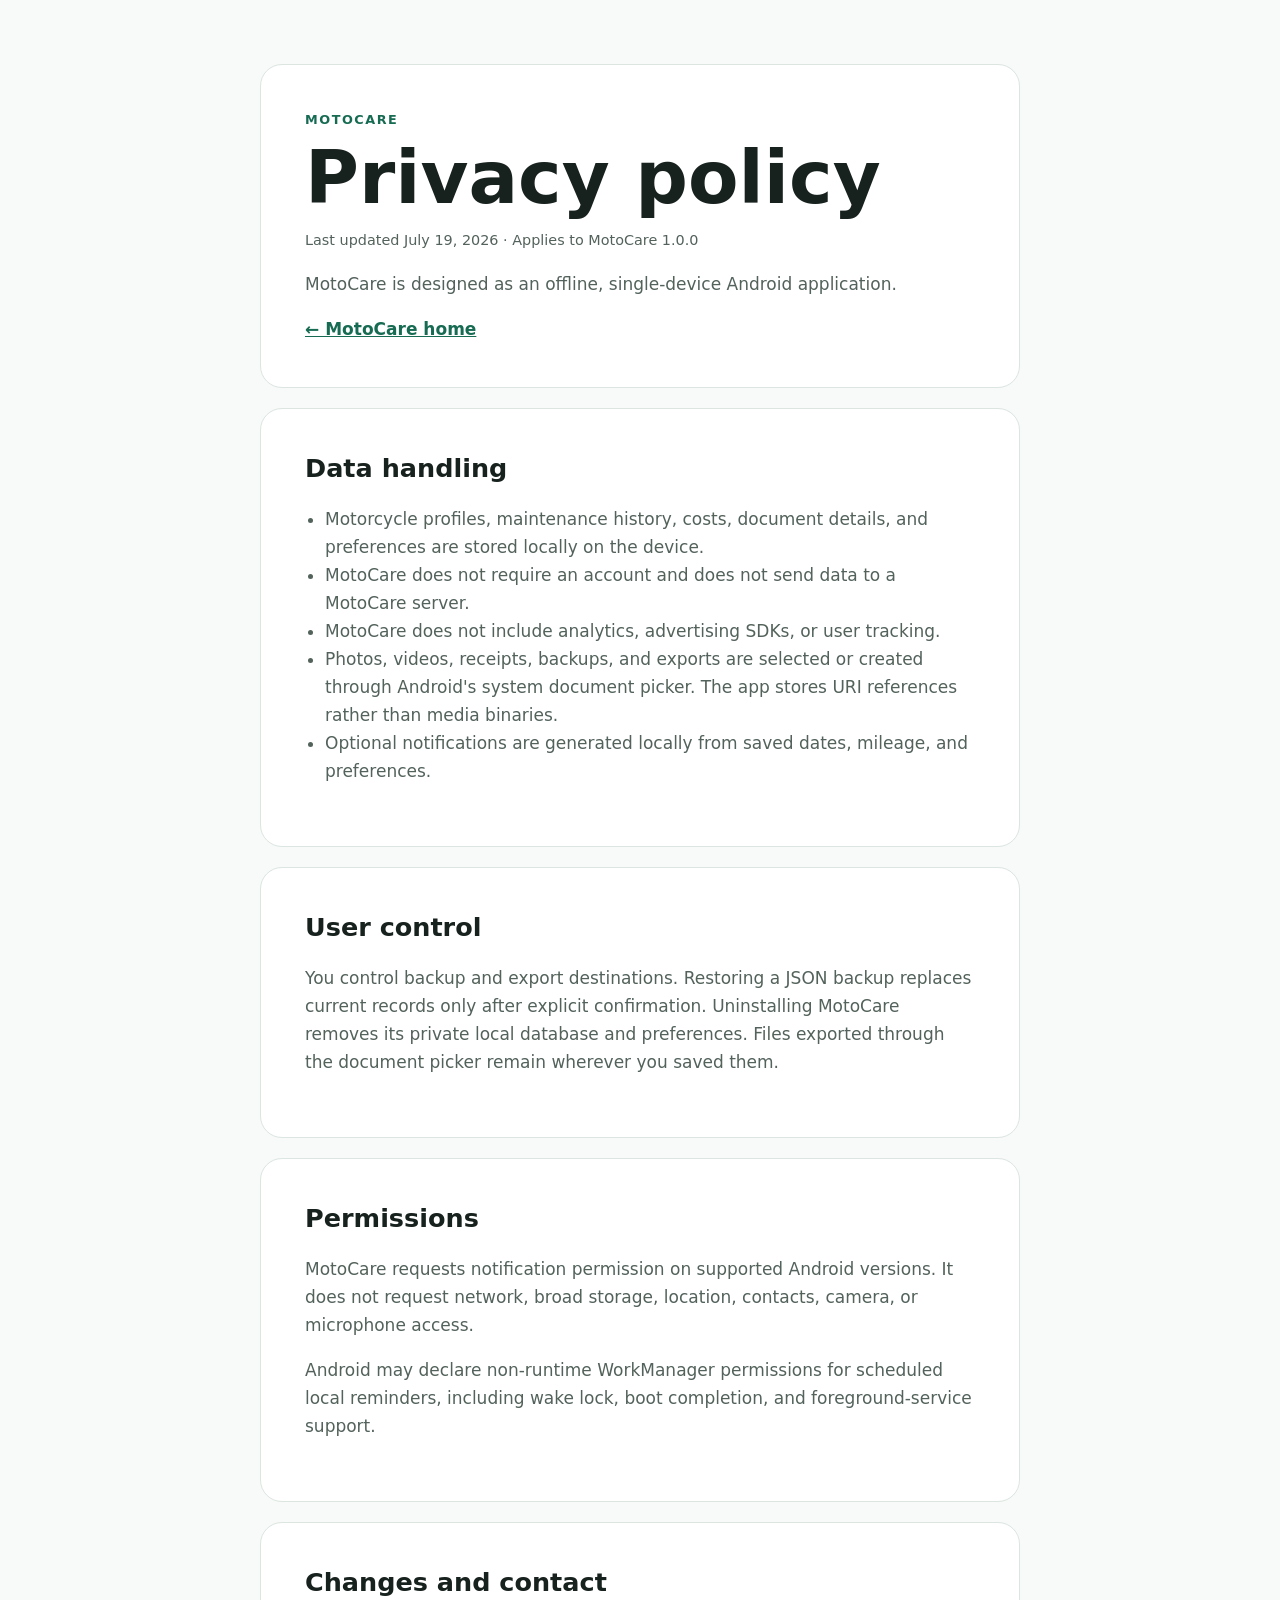
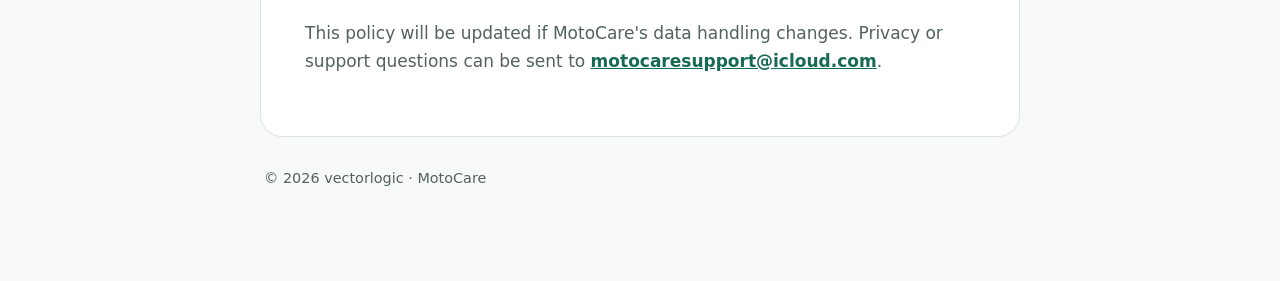
==== docs/privacy/index.html @ 7eaf7edd "docs: add public privacy site" ====
<!doctype html>
<html lang="en">
<head>
    <meta charset="utf-8">
    <meta name="viewport" content="width=device-width, initial-scale=1">
    <meta name="description" content="MotoCare privacy policy">
    <title>Privacy Policy · MotoCare</title>
    <link rel="stylesheet" href="../assets/style.css">
</head>
<body>
<main>
    <header>
        <div class="eyebrow">MotoCare</div>
        <h1>Privacy policy</h1>
        <p class="updated">Last updated July 19, 2026 · Applies to MotoCare 1.0.0</p>
        <p>MotoCare is designed as an offline, single-device Android application.</p>
        <a href="../">← MotoCare home</a>
    </header>
    <section>
        <h2>Data handling</h2>
        <ul>
            <li>Motorcycle profiles, maintenance history, costs, document details, and preferences are stored locally on the device.</li>
            <li>MotoCare does not require an account and does not send data to a MotoCare server.</li>
            <li>MotoCare does not include analytics, advertising SDKs, or user tracking.</li>
            <li>Photos, videos, receipts, backups, and exports are selected or created through Android's system document picker. The app stores URI references rather than media binaries.</li>
            <li>Optional notifications are generated locally from saved dates, mileage, and preferences.</li>
        </ul>
    </section>
    <section>
        <h2>User control</h2>
        <p>You control backup and export destinations. Restoring a JSON backup replaces current records only after explicit confirmation. Uninstalling MotoCare removes its private local database and preferences. Files exported through the document picker remain wherever you saved them.</p>
    </section>
    <section>
        <h2>Permissions</h2>
        <p>MotoCare requests notification permission on supported Android versions. It does not request network, broad storage, location, contacts, camera, or microphone access.</p>
        <p>Android may declare non-runtime WorkManager permissions for scheduled local reminders, including wake lock, boot completion, and foreground-service support.</p>
    </section>
    <section>
        <h2>Changes and contact</h2>
        <p>This policy will be updated if MotoCare's data handling changes. Privacy or support questions can be sent to <a href="mailto:motocaresupport@icloud.com">motocaresupport@icloud.com</a>.</p>
    </section>
    <footer>© 2026 vectorlogic · MotoCare</footer>
</main>
</body>
</html>
---- docs/assets/style.css ----
:root {
    color-scheme: light dark;
    --bg: #f7faf8;
    --surface: #ffffff;
    --text: #17211d;
    --muted: #53625b;
    --brand: #176b52;
    --brand-soft: #d8f1e6;
    --border: #dce5e0;
}

@media (prefers-color-scheme: dark) {
    :root {
        --bg: #101613;
        --surface: #18211d;
        --text: #edf5f0;
        --muted: #b4c2bb;
        --brand: #7bd8b4;
        --brand-soft: #173d30;
        --border: #33433b;
    }
}

* { box-sizing: border-box; }

body {
    margin: 0;
    background: var(--bg);
    color: var(--text);
    font: 17px/1.65 system-ui, -apple-system, BlinkMacSystemFont, "Segoe UI", sans-serif;
}

main {
    width: min(760px, calc(100% - 36px));
    margin: 0 auto;
    padding: 64px 0 80px;
}

header, section {
    background: var(--surface);
    border: 1px solid var(--border);
    border-radius: 22px;
    padding: clamp(24px, 5vw, 44px);
    margin-bottom: 20px;
}

.eyebrow {
    color: var(--brand);
    font-size: .8rem;
    font-weight: 800;
    letter-spacing: .12em;
    text-transform: uppercase;
}

h1 { margin: .15em 0; font-size: clamp(2.4rem, 8vw, 4.6rem); line-height: 1; }
h2 { margin-top: 0; line-height: 1.2; }
p, li { color: var(--muted); }
a { color: var(--brand); font-weight: 650; }
ul { padding-left: 1.25rem; }

.actions { display: flex; flex-wrap: wrap; gap: 10px; margin-top: 28px; }
.button {
    display: inline-block;
    padding: 10px 16px;
    border-radius: 999px;
    background: var(--brand);
    color: var(--bg);
    text-decoration: none;
}
.button.secondary { background: var(--brand-soft); color: var(--brand); }
.updated { font-size: .9rem; }

footer { padding: 10px 4px; color: var(--muted); font-size: .9rem; }
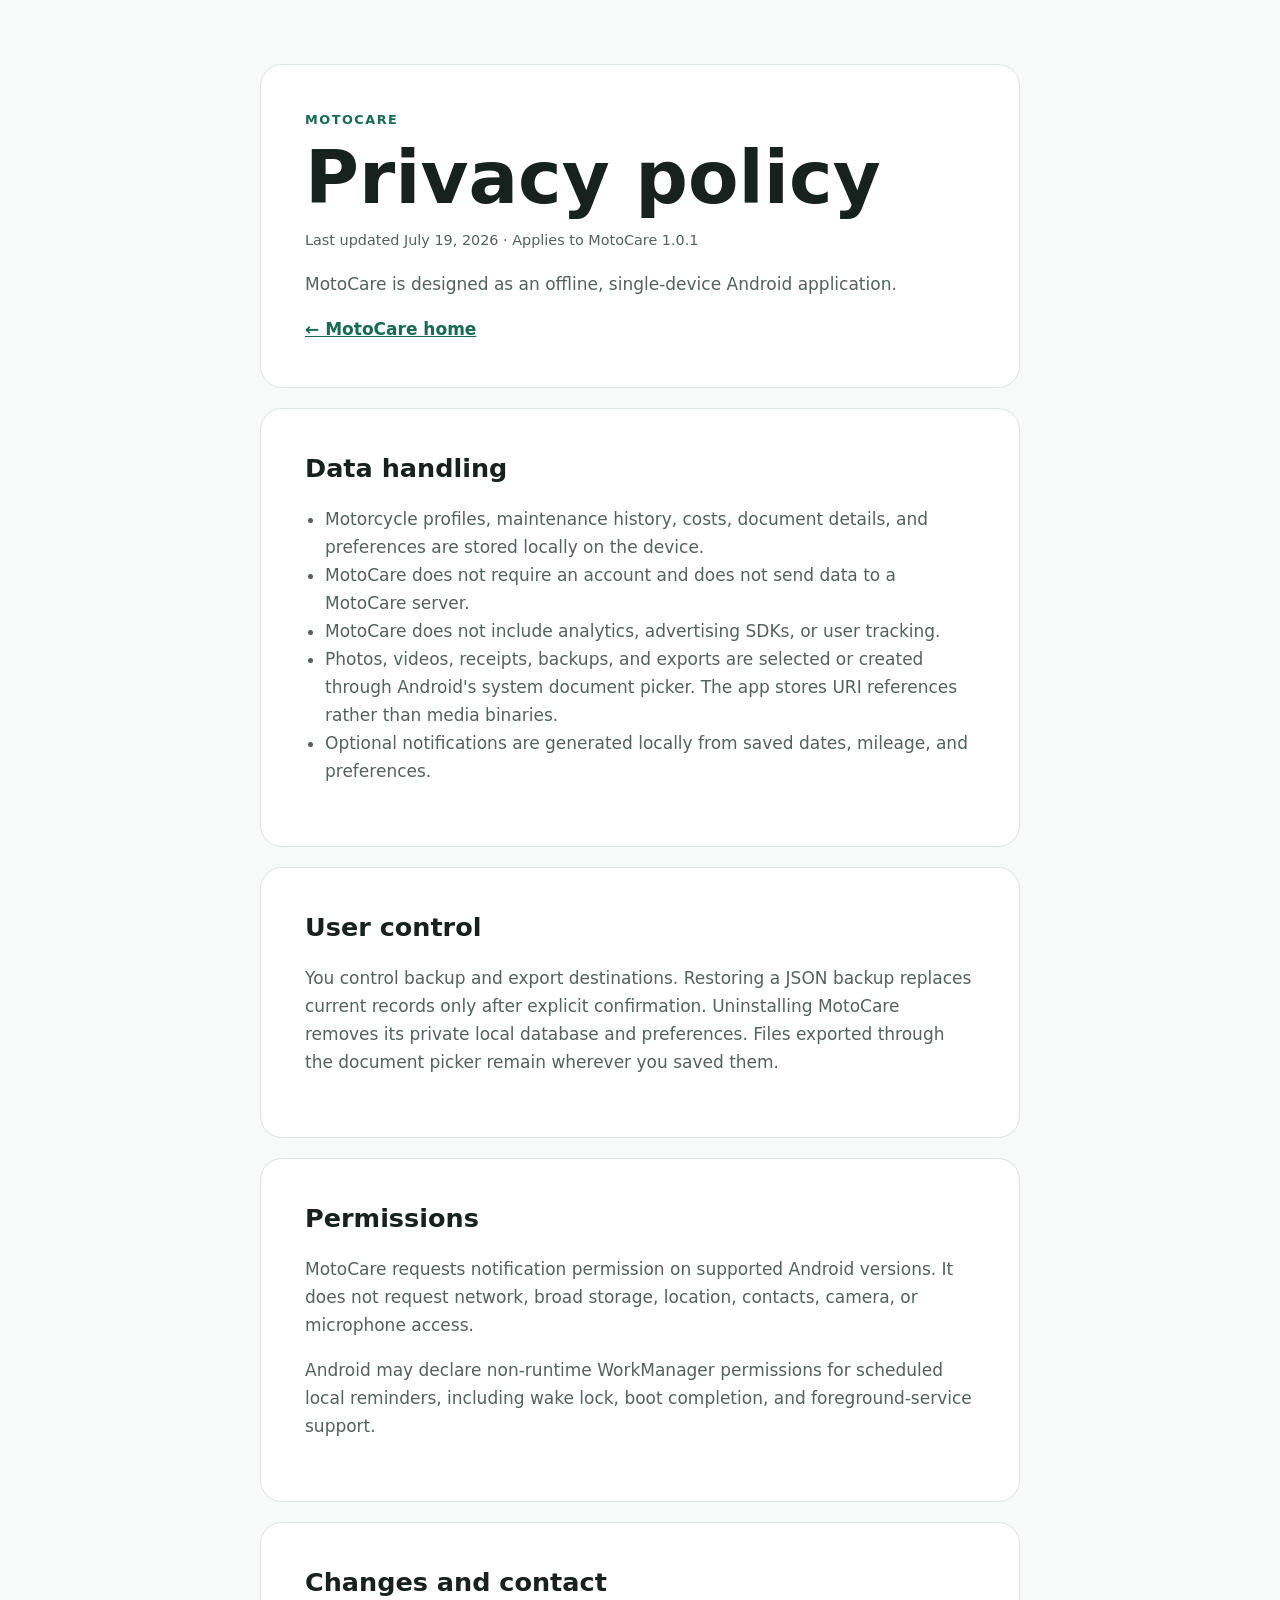
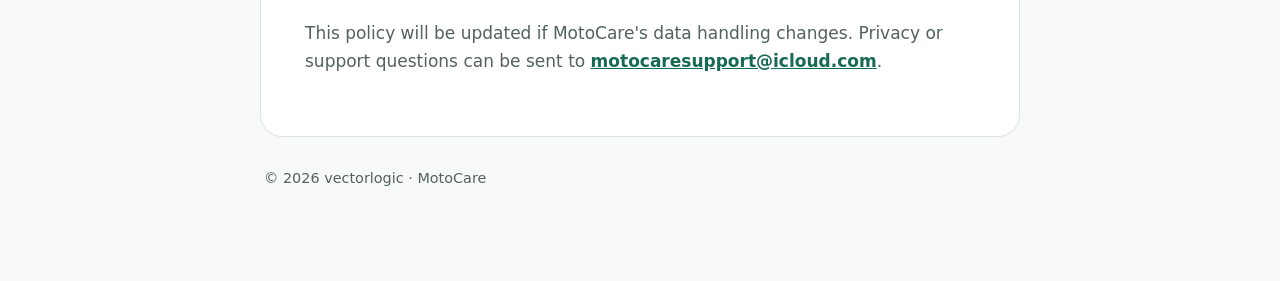
==== commit 6c7779c7: "chore: prepare 1.0.1 release" ====
--- a/docs/privacy/index.html
+++ b/docs/privacy/index.html
@@ -12,7 +12,7 @@
     <header>
         <div class="eyebrow">MotoCare</div>
         <h1>Privacy policy</h1>
-        <p class="updated">Last updated July 19, 2026 · Applies to MotoCare 1.0.0</p>
+        <p class="updated">Last updated July 19, 2026 · Applies to MotoCare 1.0.1</p>
         <p>MotoCare is designed as an offline, single-device Android application.</p>
         <a href="../">← MotoCare home</a>
     </header>
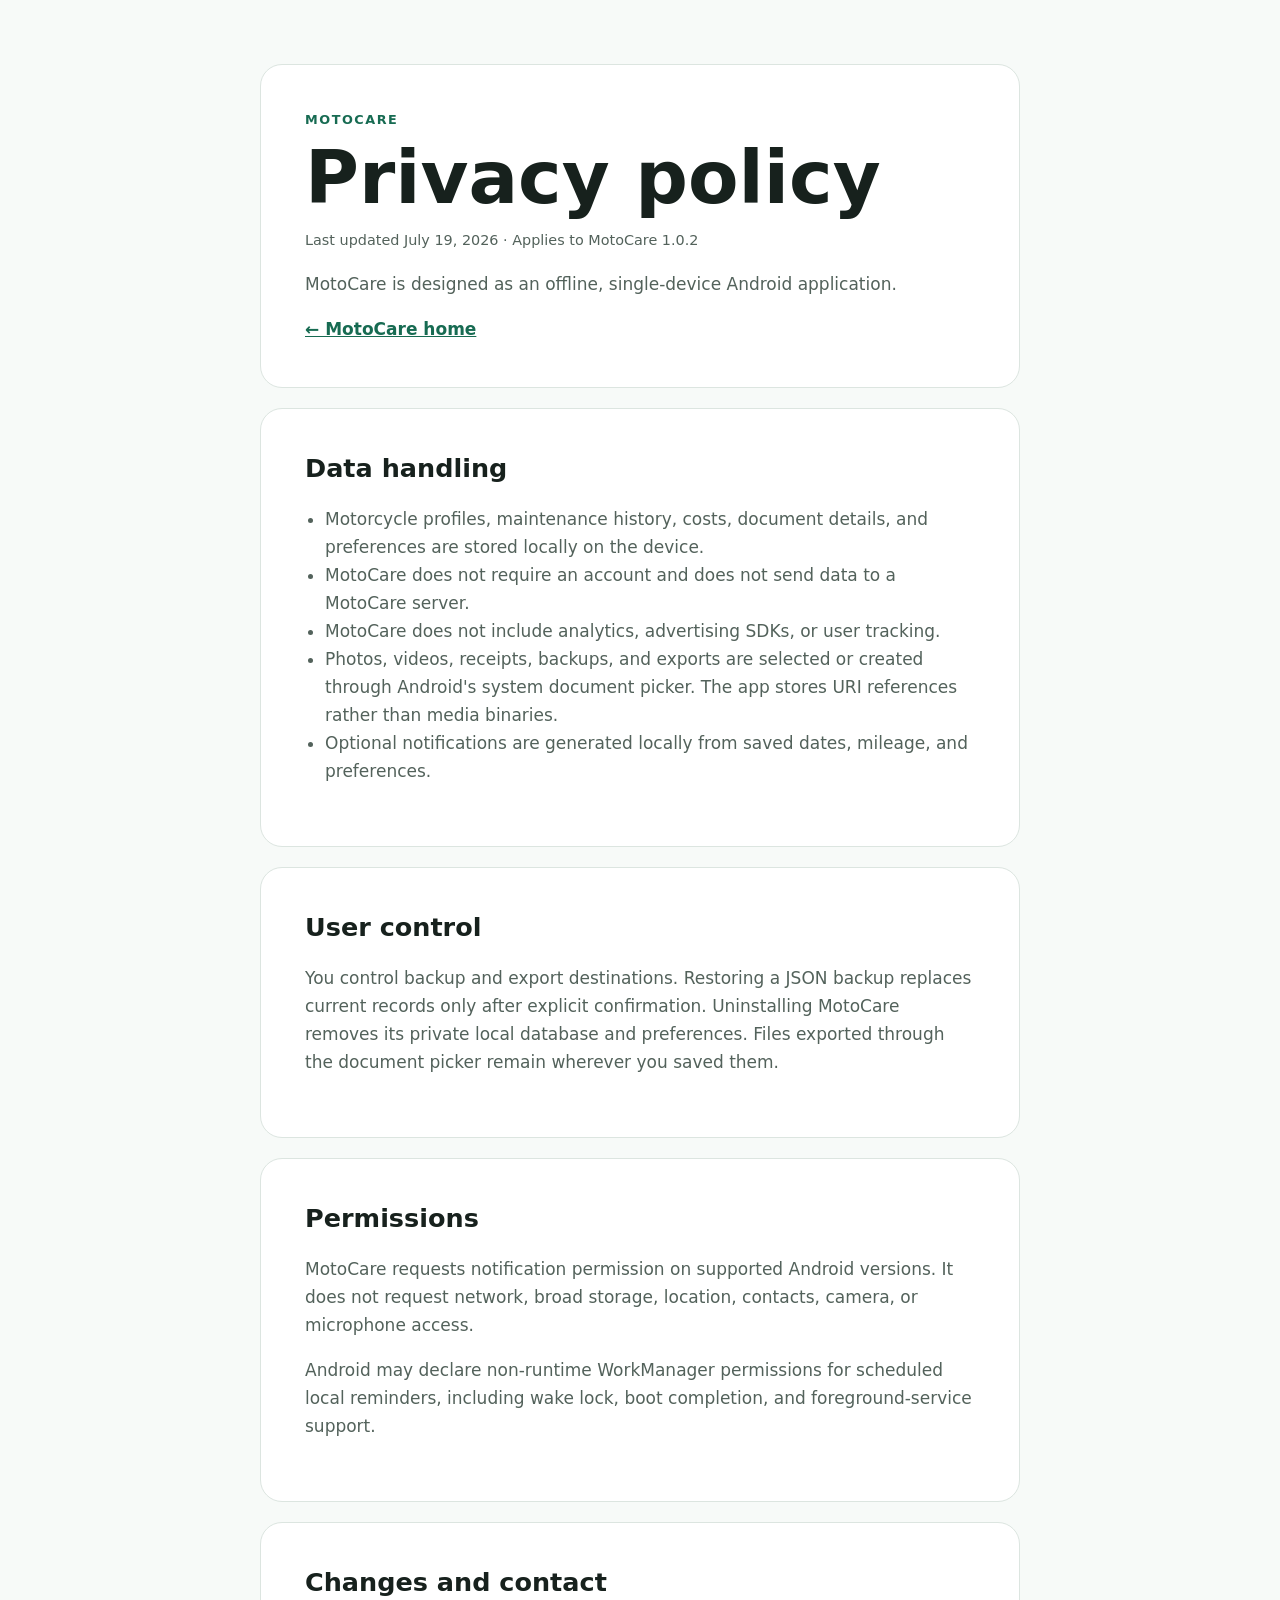
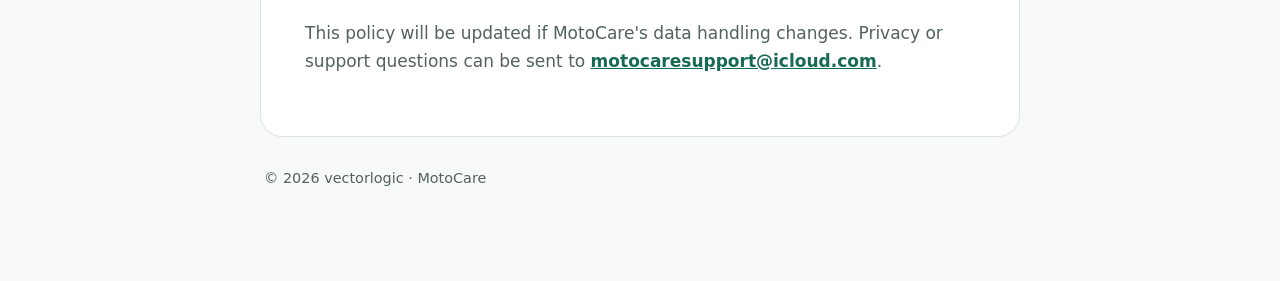
==== commit e9b1415c: "chore: prepare 1.0.2 release" ====
--- a/docs/privacy/index.html
+++ b/docs/privacy/index.html
@@ -12,7 +12,7 @@
     <header>
         <div class="eyebrow">MotoCare</div>
         <h1>Privacy policy</h1>
-        <p class="updated">Last updated July 19, 2026 · Applies to MotoCare 1.0.1</p>
+        <p class="updated">Last updated July 19, 2026 · Applies to MotoCare 1.0.2</p>
         <p>MotoCare is designed as an offline, single-device Android application.</p>
         <a href="../">← MotoCare home</a>
     </header>
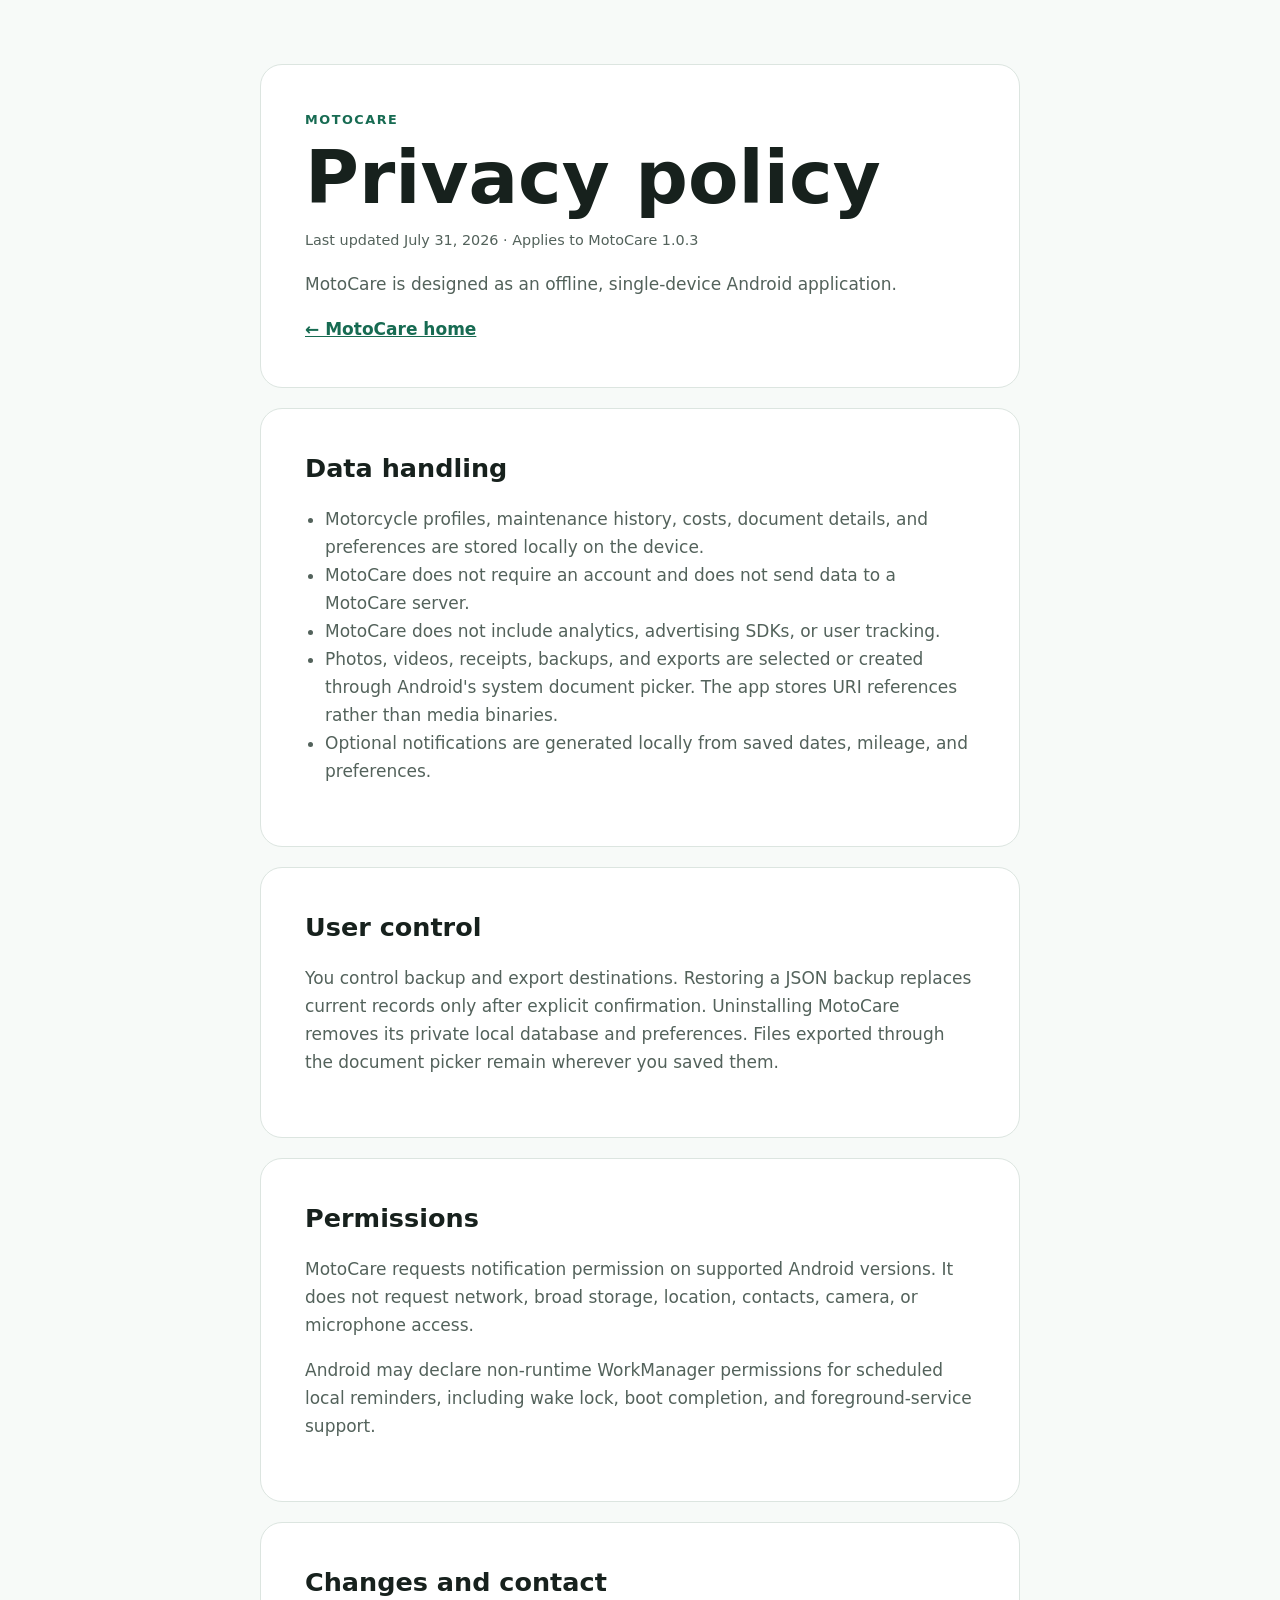
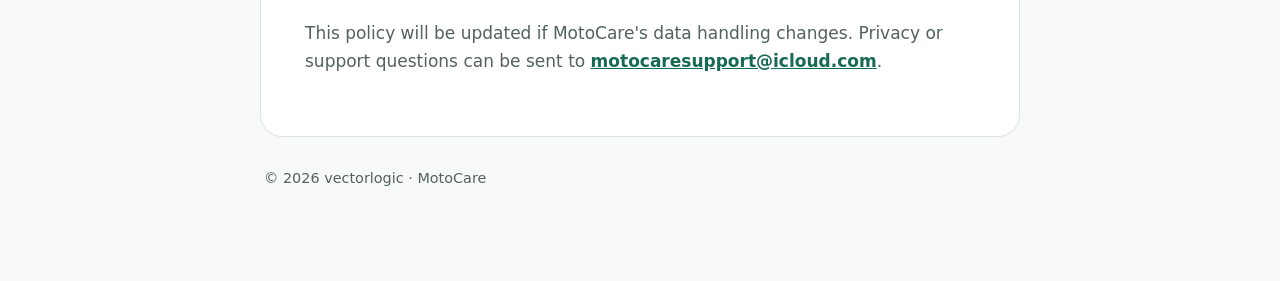
==== commit ddddfbd9: "chore: prepare 1.0.3 release" ====
--- a/docs/privacy/index.html
+++ b/docs/privacy/index.html
@@ -12,7 +12,7 @@
     <header>
         <div class="eyebrow">MotoCare</div>
         <h1>Privacy policy</h1>
-        <p class="updated">Last updated July 19, 2026 · Applies to MotoCare 1.0.2</p>
+        <p class="updated">Last updated July 31, 2026 · Applies to MotoCare 1.0.3</p>
         <p>MotoCare is designed as an offline, single-device Android application.</p>
         <a href="../">← MotoCare home</a>
     </header>
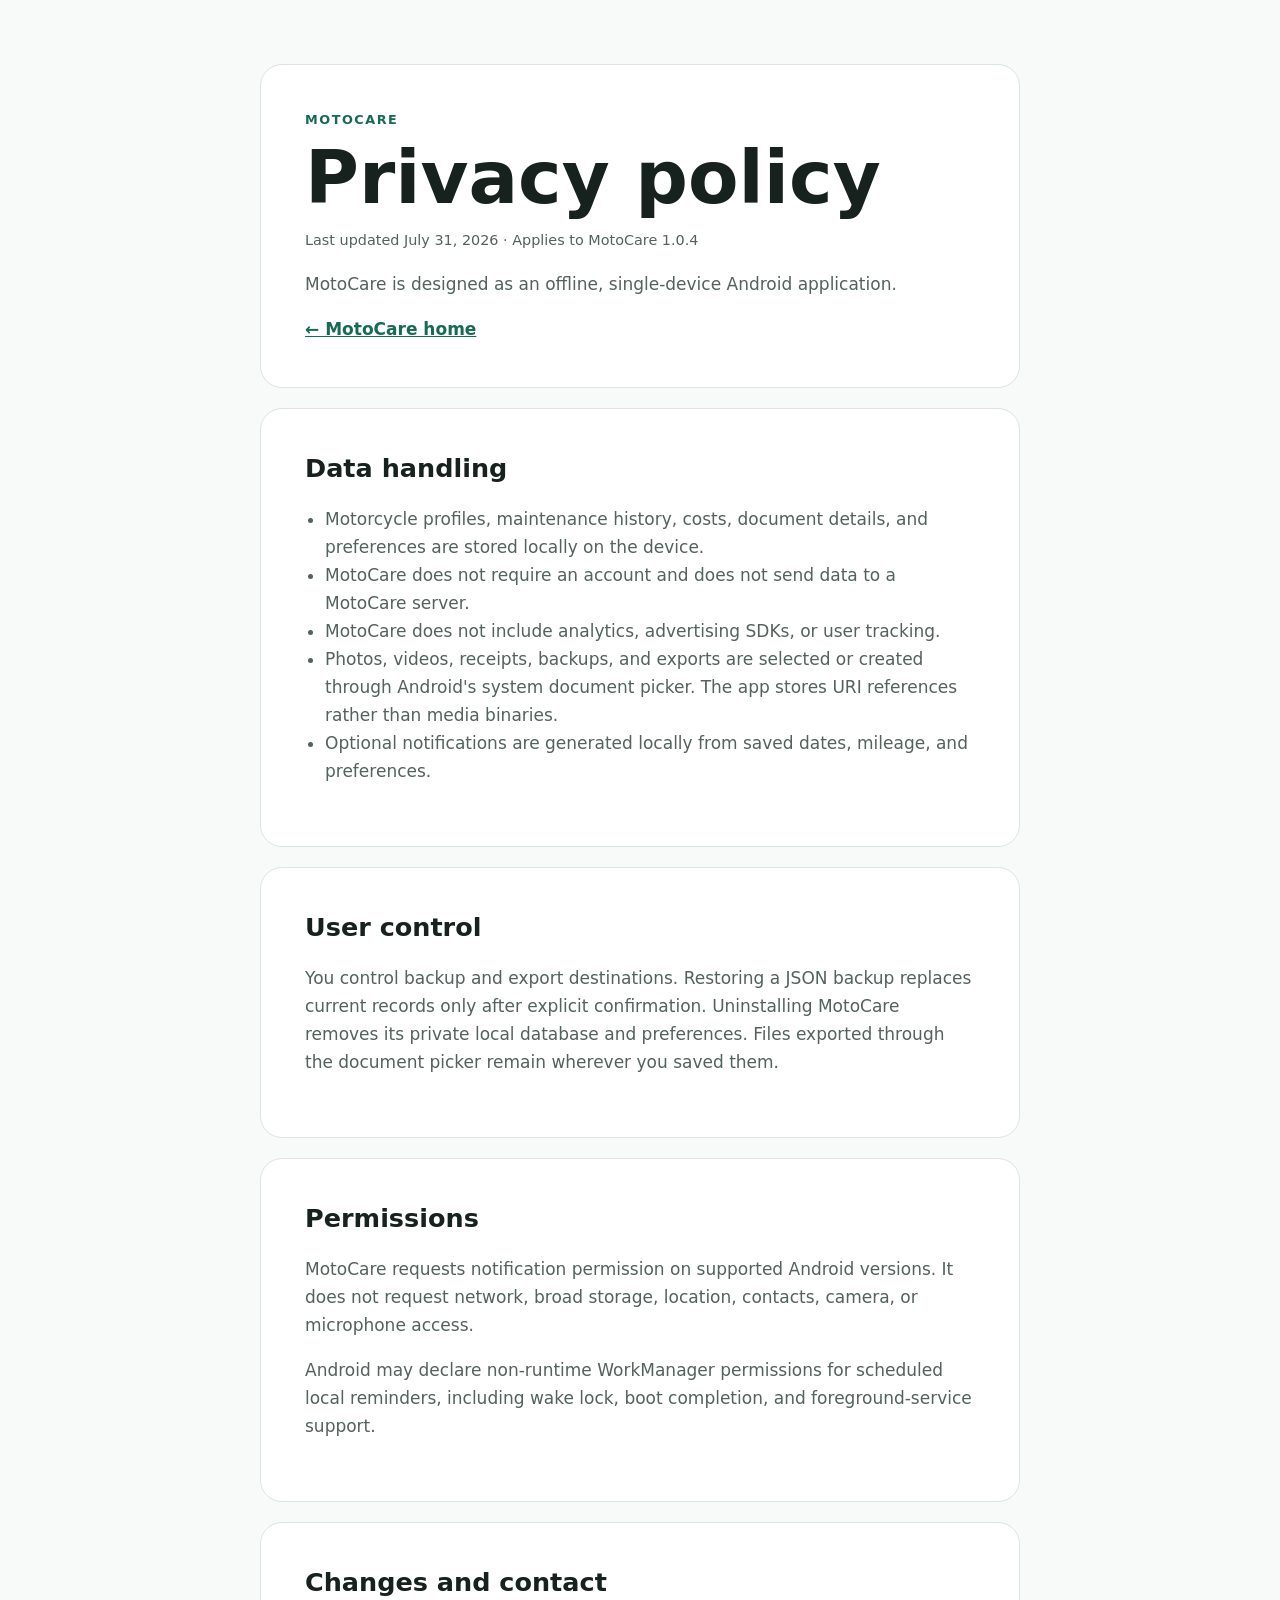
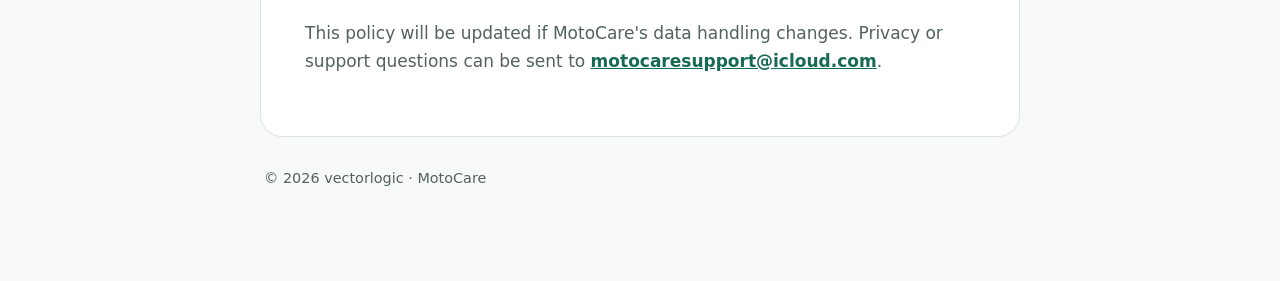
==== commit 6b1d7e76: "chore: prepare 1.0.4 release" ====
--- a/docs/privacy/index.html
+++ b/docs/privacy/index.html
@@ -12,7 +12,7 @@
     <header>
         <div class="eyebrow">MotoCare</div>
         <h1>Privacy policy</h1>
-        <p class="updated">Last updated July 31, 2026 · Applies to MotoCare 1.0.3</p>
+        <p class="updated">Last updated July 31, 2026 · Applies to MotoCare 1.0.4</p>
         <p>MotoCare is designed as an offline, single-device Android application.</p>
         <a href="../">← MotoCare home</a>
     </header>
